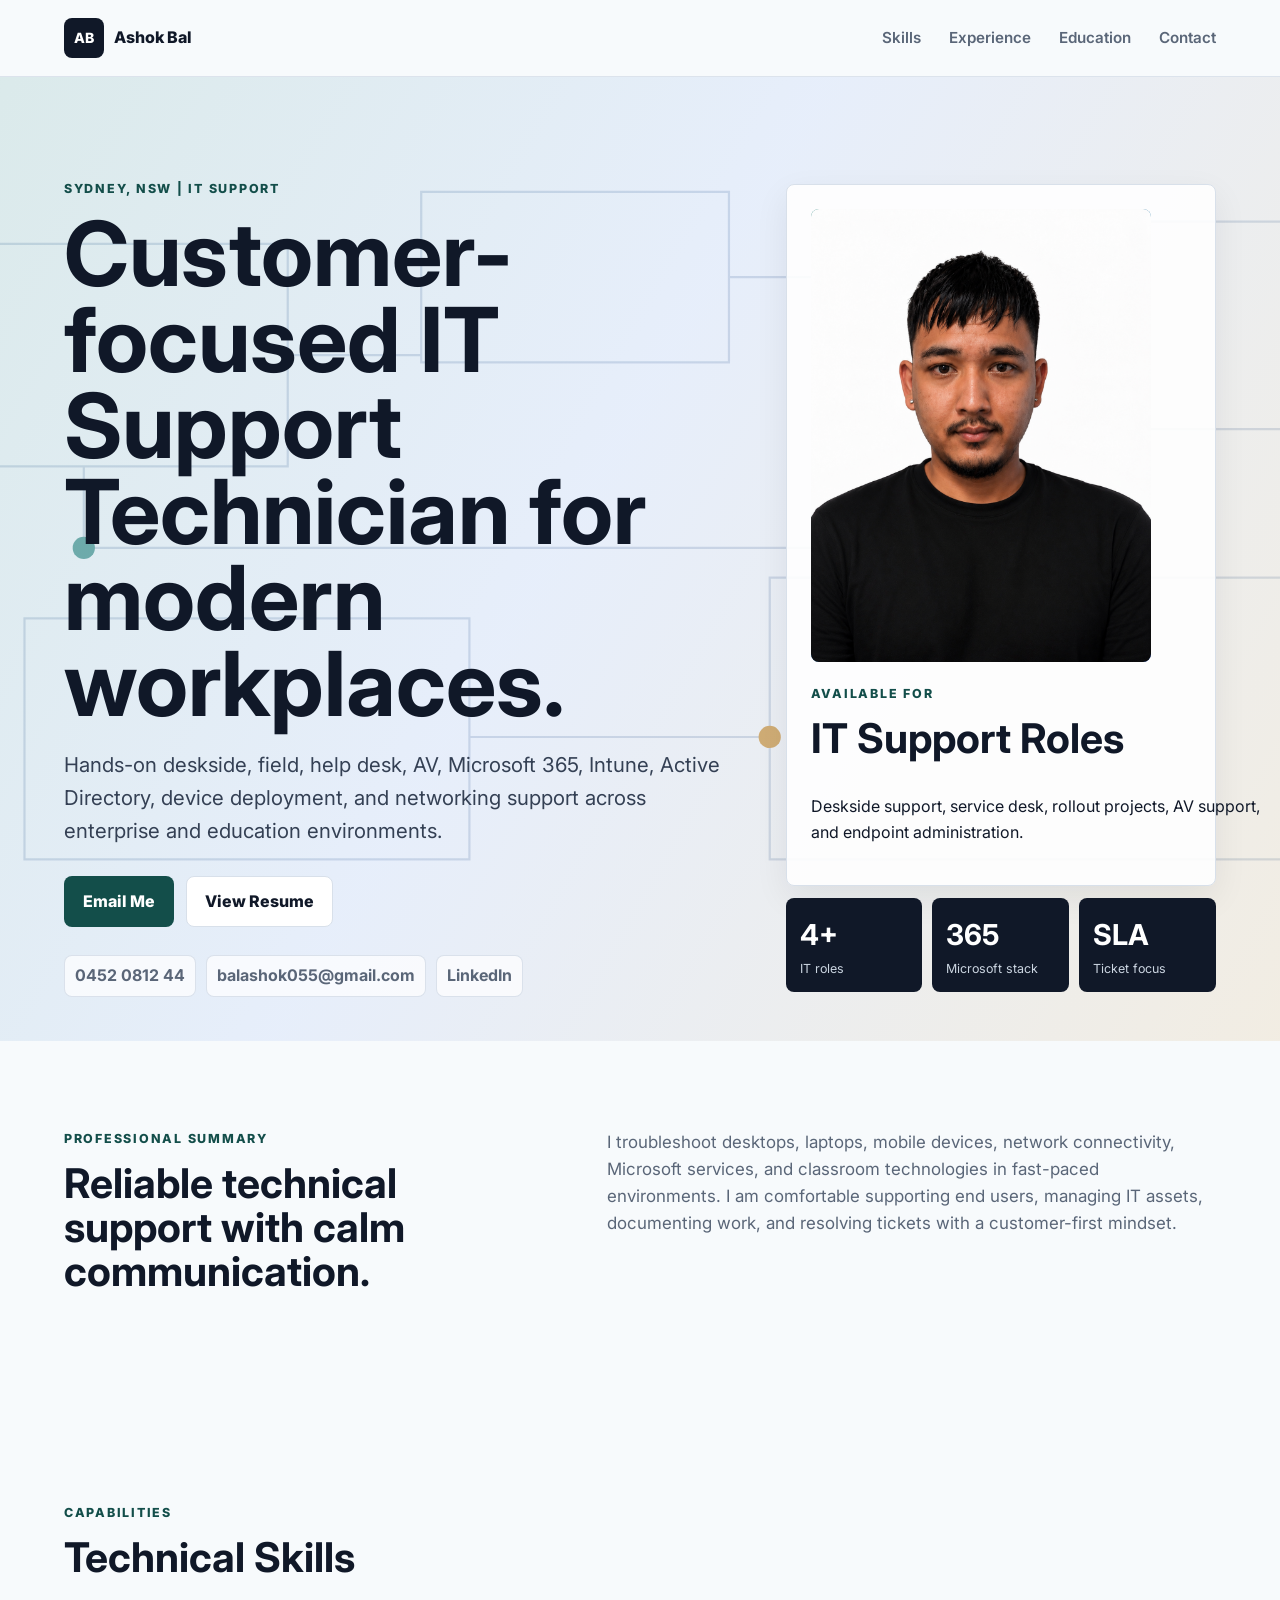
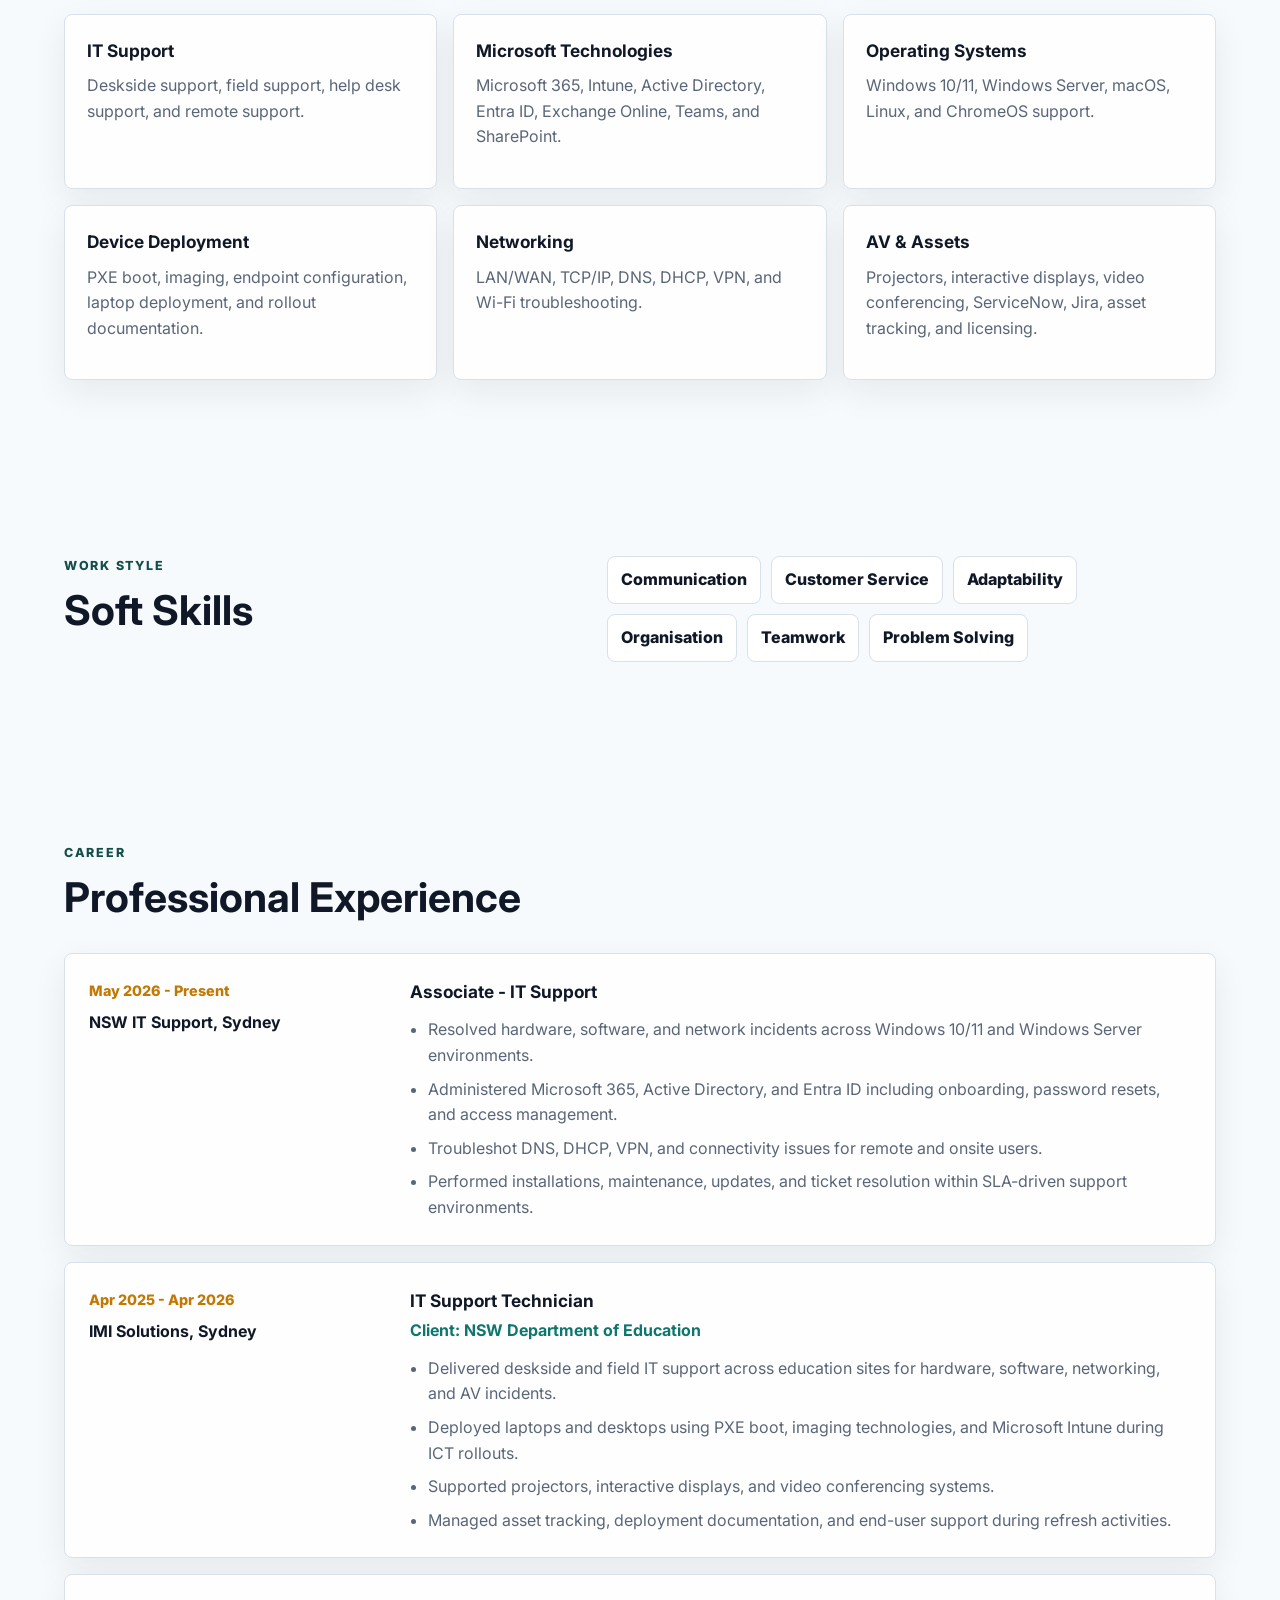
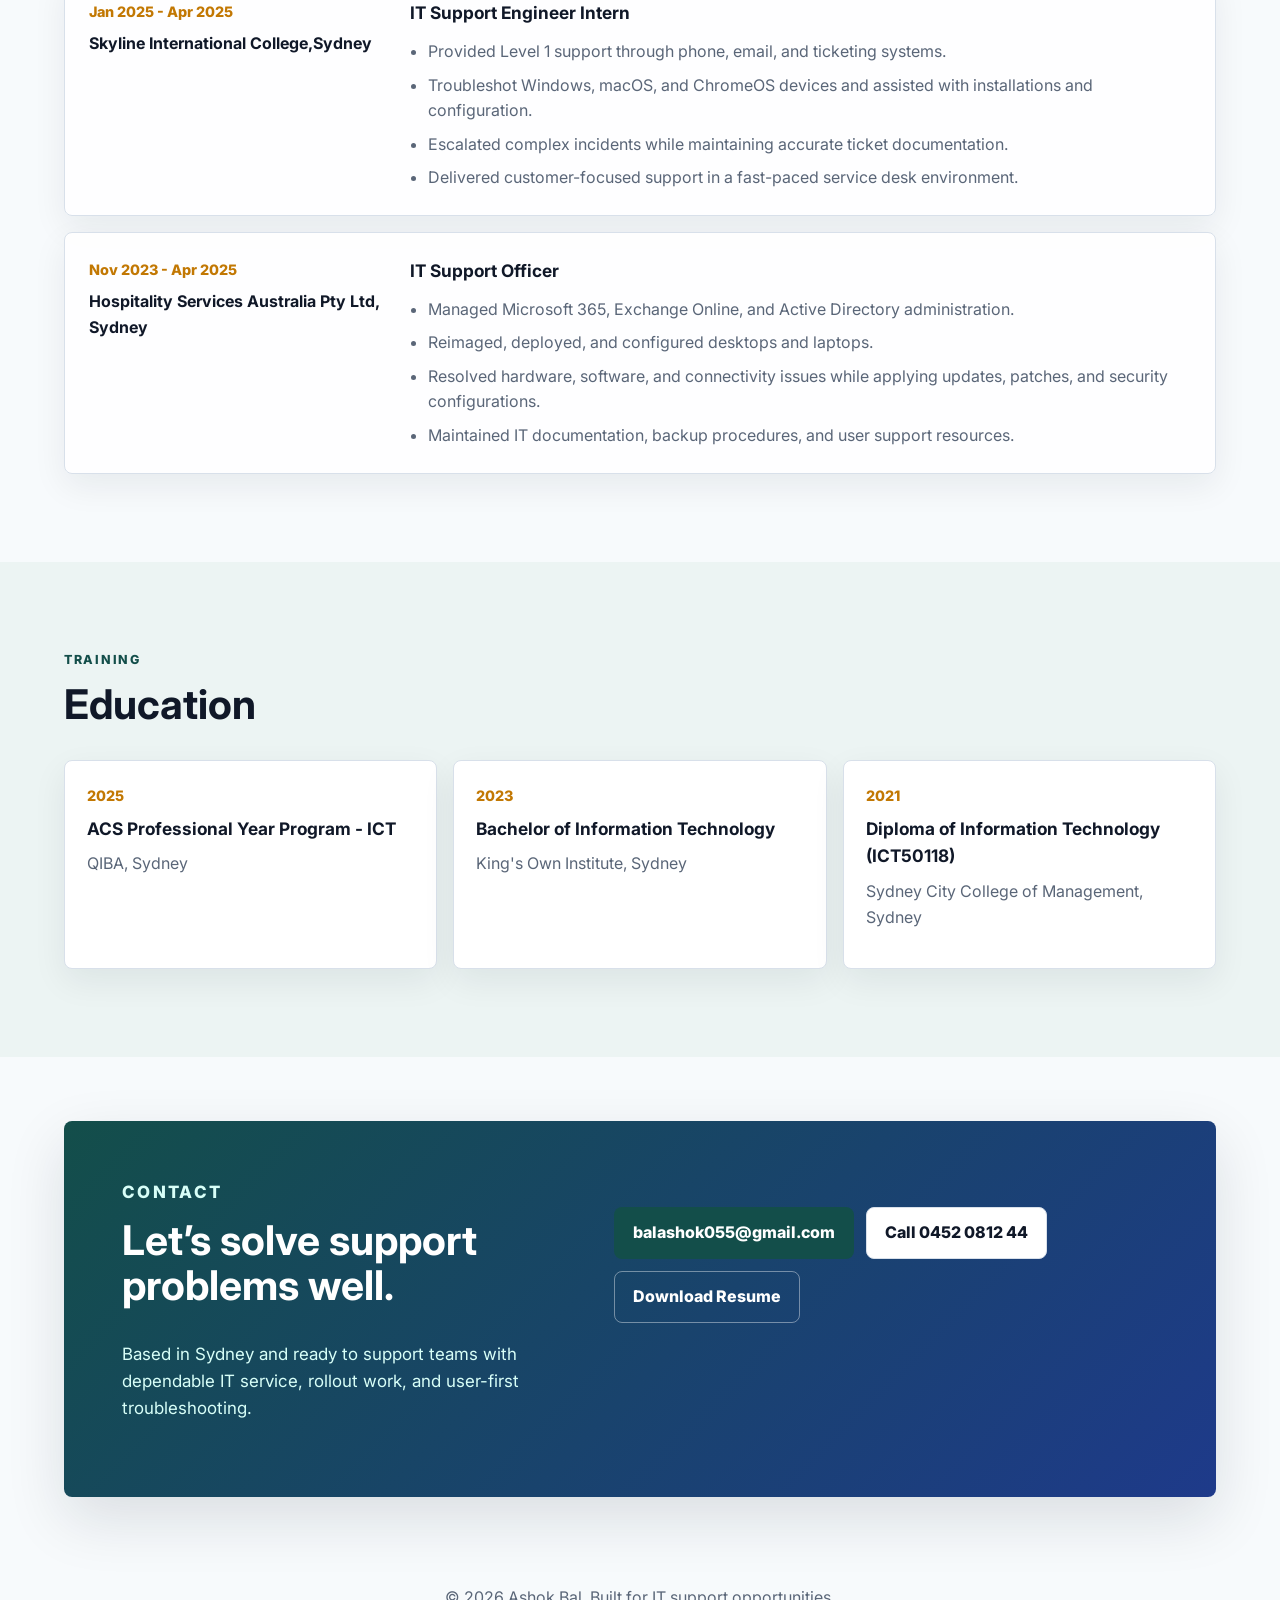
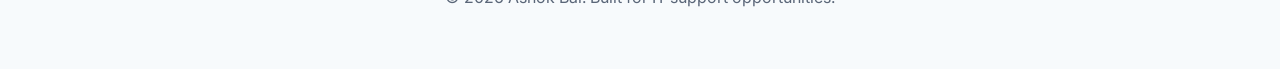
==== index.html @ 83f32773 "Rename Index.html to index.html" ====
<!doctype html>
<html lang="en">
  <head>
    <meta charset="utf-8">
    <meta name="viewport" content="width=device-width, initial-scale=1">
    <meta name="description" content="Ashok Bal - IT Support Technician in Sydney specialising in deskside support, Microsoft 365, Intune, Active Directory, networking, and AV support.">
    <title>Ashok Bal | IT Support Technician</title>
    <link rel="preconnect" href="https://fonts.googleapis.com">
    <link rel="preconnect" href="https://fonts.gstatic.com" crossorigin>
    <link href="https://fonts.googleapis.com/css2?family=Inter:wght@400;500;600;700;800&display=swap" rel="stylesheet">
    <link rel="stylesheet" href="styles.css">
  </head>
  <body>
    <header class="site-header">
      <a class="brand" href="#top" aria-label="Ashok Bal home">
        <span class="brand-mark">AB</span>
        <span>Ashok Bal</span>
      </a>
      <nav class="nav" aria-label="Primary navigation">
        <a href="#skills">Skills</a>
        <a href="#experience">Experience</a>
        <a href="#education">Education</a>
        <a href="#contact">Contact</a>
      </nav>
      <button class="menu-button" type="button" aria-label="Open navigation" aria-expanded="false">
        <span></span>
        <span></span>
        <span></span>
      </button>
    </header>

    <main id="top">
      <section class="hero">
        <div class="hero-copy">
          <p class="eyebrow">Sydney, NSW | IT Support</p>
          <h1>Customer-focused IT Support Technician for modern workplaces.</h1>
          <p class="hero-text">
            Hands-on deskside, field, help desk, AV, Microsoft 365, Intune, Active Directory,
            device deployment, and networking support across enterprise and education environments.
          </p>
          <div class="hero-actions" aria-label="Contact actions">
            <a class="button primary" href="mailto:balashok055@gmail.com">Email Me</a>
            <a class="button secondary" href="Resume.pdf" target="_blank" rel="noreferrer">View Resume</a>
          </div>
          <div class="contact-strip" aria-label="Contact details">
            <a href="tel:+61452081244">0452 0812 44</a>
            <a href="mailto:balashok055@gmail.com">balashok055@gmail.com</a>
            <a href="https://www.linkedin.com/in/ashok-bal" target="_blank" rel="noreferrer">LinkedIn</a>
          </div>
        </div>

        <aside class="hero-panel" aria-label="Profile highlights">
          <div class="profile-card">
            <div class="portrait" aria-hidden="true">
              <img src="Profile_Picture.png" alt="Ashok Bal">
            </div>
            <div>
              <p class="card-label">Available for</p>
              <h2>IT Support Roles</h2>
              <p>Deskside support, service desk, rollout projects, AV support, and endpoint administration.</p>
            </div>
          </div>
          <div class="metrics">
            <div>
              <strong>4+</strong>
              <span>IT roles</span>
            </div>
            <div>
              <strong>365</strong>
              <span>Microsoft stack</span>
            </div>
            <div>
              <strong>SLA</strong>
              <span>Ticket focus</span>
            </div>
          </div>
        </aside>
      </section>

      <section class="section intro-section" aria-labelledby="summary-title">
        <div>
          <p class="section-kicker">Professional Summary</p>
          <h2 id="summary-title">Reliable technical support with calm communication.</h2>
        </div>
        <p>
          I troubleshoot desktops, laptops, mobile devices, network connectivity, Microsoft services,
          and classroom technologies in fast-paced environments. I am comfortable supporting end users,
          managing IT assets, documenting work, and resolving tickets with a customer-first mindset.
        </p>
      </section>

      <section class="section" id="skills" aria-labelledby="skills-title">
        <div class="section-heading">
          <p class="section-kicker">Capabilities</p>
          <h2 id="skills-title">Technical Skills</h2>
        </div>
        <div class="skill-grid">
          <article class="skill-group">
            <h3>IT Support</h3>
            <p>Deskside support, field support, help desk support, and remote support.</p>
          </article>
          <article class="skill-group">
            <h3>Microsoft Technologies</h3>
            <p>Microsoft 365, Intune, Active Directory, Entra ID, Exchange Online, Teams, and SharePoint.</p>
          </article>
          <article class="skill-group">
            <h3>Operating Systems</h3>
            <p>Windows 10/11, Windows Server, macOS, Linux, and ChromeOS support.</p>
          </article>
          <article class="skill-group">
            <h3>Device Deployment</h3>
            <p>PXE boot, imaging, endpoint configuration, laptop deployment, and rollout documentation.</p>
          </article>
          <article class="skill-group">
            <h3>Networking</h3>
            <p>LAN/WAN, TCP/IP, DNS, DHCP, VPN, and Wi-Fi troubleshooting.</p>
          </article>
          <article class="skill-group">
            <h3>AV & Assets</h3>
            <p>Projectors, interactive displays, video conferencing, ServiceNow, Jira, asset tracking, and licensing.</p>
          </article>
        </div>
      </section>

      <section class="section split-section" aria-labelledby="soft-skills-title">
        <div>
          <p class="section-kicker">Work Style</p>
          <h2 id="soft-skills-title">Soft Skills</h2>
        </div>
        <div class="soft-list">
          <span>Communication</span>
          <span>Customer Service</span>
          <span>Adaptability</span>
          <span>Organisation</span>
          <span>Teamwork</span>
          <span>Problem Solving</span>
        </div>
      </section>

      <section class="section" id="experience" aria-labelledby="experience-title">
        <div class="section-heading">
          <p class="section-kicker">Career</p>
          <h2 id="experience-title">Professional Experience</h2>
        </div>
        <div class="timeline">
          <article class="role">
            <div class="role-meta">
              <span>May 2026 - Present</span>
              <strong>NSW IT Support, Sydney</strong>
            </div>
            <div class="role-body">
              <h3>Associate - IT Support</h3>
              <ul>
                <li>Resolved hardware, software, and network incidents across Windows 10/11 and Windows Server environments.</li>
                <li>Administered Microsoft 365, Active Directory, and Entra ID including onboarding, password resets, and access management.</li>
                <li>Troubleshot DNS, DHCP, VPN, and connectivity issues for remote and onsite users.</li>
                <li>Performed installations, maintenance, updates, and ticket resolution within SLA-driven support environments.</li>
              </ul>
            </div>
          </article>

          <article class="role">
            <div class="role-meta">
              <span>Apr 2025 - Apr 2026</span>
              <strong>IMI Solutions, Sydney</strong>
            </div>
            <div class="role-body">
              <h3>IT Support Technician</h3>
              <p class="client">Client: NSW Department of Education</p>
              <ul>
                <li>Delivered deskside and field IT support across education sites for hardware, software, networking, and AV incidents.</li>
                <li>Deployed laptops and desktops using PXE boot, imaging technologies, and Microsoft Intune during ICT rollouts.</li>
                <li>Supported projectors, interactive displays, and video conferencing systems.</li>
                <li>Managed asset tracking, deployment documentation, and end-user support during refresh activities.</li>
              </ul>
            </div>
          </article>

          <article class="role">
            <div class="role-meta">
              <span>Jan 2025 - Apr 2025</span>
              <strong>Skyline International College,Sydney</strong>
            </div>
            <div class="role-body">
              <h3>IT Support Engineer Intern</h3>
              <ul>
                <li>Provided Level 1 support through phone, email, and ticketing systems.</li>
                <li>Troubleshot Windows, macOS, and ChromeOS devices and assisted with installations and configuration.</li>
                <li>Escalated complex incidents while maintaining accurate ticket documentation.</li>
                <li>Delivered customer-focused support in a fast-paced service desk environment.</li>
              </ul>
            </div>
          </article>

          <article class="role">
            <div class="role-meta">
              <span>Nov 2023 - Apr 2025</span>
              <strong>Hospitality Services Australia Pty Ltd, Sydney</strong>
            </div>
            <div class="role-body">
              <h3>IT Support Officer</h3>
              <ul>
                <li>Managed Microsoft 365, Exchange Online, and Active Directory administration.</li>
                <li>Reimaged, deployed, and configured desktops and laptops.</li>
                <li>Resolved hardware, software, and connectivity issues while applying updates, patches, and security configurations.</li>
                <li>Maintained IT documentation, backup procedures, and user support resources.</li>
              </ul>
            </div>
          </article>
        </div>
      </section>

      <section class="section education-section" id="education" aria-labelledby="education-title">
        <div class="section-heading">
          <p class="section-kicker">Training</p>
          <h2 id="education-title">Education</h2>
        </div>
        <div class="education-grid">
          <article>
            <span>2025</span>
            <h3>ACS Professional Year Program - ICT</h3>
            <p>QIBA, Sydney</p>
          </article>
          <article>
            <span>2023</span>
            <h3>Bachelor of Information Technology</h3>
            <p>King's Own Institute, Sydney</p>
          </article>
          <article>
            <span>2021</span>
            <h3>Diploma of Information Technology (ICT50118)</h3>
            <p>Sydney City College of Management, Sydney</p>
          </article>
        </div>
      </section>

      <section class="contact-section" id="contact" aria-labelledby="contact-title">
        <div>
          <p class="section-kicker">Contact</p>
          <h2 id="contact-title">Let’s solve support problems well.</h2>
          <p>Based in Sydney and ready to support teams with dependable IT service, rollout work, and user-first troubleshooting.</p>
        </div>
        <div class="contact-actions">
          <a class="button primary" href="mailto:balashok055@gmail.com">balashok055@gmail.com</a>
          <a class="button secondary" href="tel:+61452081244">Call 0452 0812 44</a>
          <a class="button ghost" href="Resume.pdf" download>Download Resume</a>
        </div>
      </section>
    </main>

    <footer>
      <p>&copy; <span id="year"></span> Ashok Bal. Built for IT support opportunities.</p>
    </footer>

    <script src="script.js"></script>
  </body>
</html>
---- styles.css ----
:root {
  --ink: #101828;
  --muted: #5a6678;
  --line: #d8e0ea;
  --paper: #f7fafc;
  --white: #ffffff;
  --teal: #0f766e;
  --teal-dark: #134e4a;
  --blue: #2563eb;
  --amber: #c27803;
  --shadow: 0 22px 60px rgba(16, 24, 40, 0.12);
}

* {
  box-sizing: border-box;
}

html {
  scroll-behavior: smooth;
}

body {
  margin: 0;
  background: var(--paper);
  color: var(--ink);
  font-family: Inter, Arial, sans-serif;
  line-height: 1.6;
}

a {
  color: inherit;
  text-decoration: none;
}

.site-header {
  position: sticky;
  top: 0;
  z-index: 20;
  display: flex;
  align-items: center;
  justify-content: space-between;
  gap: 24px;
  padding: 18px clamp(18px, 5vw, 72px);
  background: rgba(247, 250, 252, 0.92);
  border-bottom: 1px solid rgba(216, 224, 234, 0.85);
  backdrop-filter: blur(16px);
}

.brand {
  display: inline-flex;
  align-items: center;
  gap: 10px;
  font-weight: 800;
}

.brand-mark {
  display: grid;
  width: 40px;
  height: 40px;
  place-items: center;
  border-radius: 8px;
  background: var(--ink);
  color: var(--white);
  font-size: 0.88rem;
}

.nav {
  display: flex;
  align-items: center;
  gap: clamp(14px, 3vw, 28px);
  color: var(--muted);
  font-size: 0.95rem;
  font-weight: 600;
}

.nav a:hover {
  color: var(--teal-dark);
}

.menu-button {
  display: none;
  width: 42px;
  height: 42px;
  border: 1px solid var(--line);
  border-radius: 8px;
  background: var(--white);
}

.menu-button span {
  display: block;
  width: 18px;
  height: 2px;
  margin: 4px auto;
  background: var(--ink);
}

.hero {
  display: grid;
  grid-template-columns: minmax(0, 1.1fr) minmax(320px, 0.72fr);
  gap: clamp(28px, 5vw, 64px);
  min-height: calc(100vh - 78px);
  padding: clamp(56px, 8vw, 104px) clamp(18px, 5vw, 72px) 44px;
  background:
    linear-gradient(120deg, rgba(15, 118, 110, 0.12), rgba(37, 99, 235, 0.08) 45%, rgba(194, 120, 3, 0.1)),
    url("data:image/svg+xml,%3Csvg xmlns='http://www.w3.org/2000/svg' width='900' height='520' viewBox='0 0 900 520'%3E%3Cg fill='none' stroke='%23b8c7d9' stroke-width='1.2' opacity='.55'%3E%3Cpath d='M40 90h220v120H40zM640 78h190v112H640zM332 62h166v92H332zM118 292h240v130H118zM520 270h286v152H520z'/%3E%3Cpath d='M150 210v44h520v-64M260 150h72M498 108h142M358 356h162'/%3E%3Ccircle cx='150' cy='254' r='6' fill='%230f766e' stroke='none'/%3E%3Ccircle cx='670' cy='190' r='6' fill='%232563eb' stroke='none'/%3E%3Ccircle cx='520' cy='356' r='6' fill='%23c27803' stroke='none'/%3E%3C/g%3E%3C/svg%3E");
  background-position: center;
  background-size: cover;
}

.hero-copy {
  max-width: 850px;
}

.eyebrow,
.section-kicker,
.card-label {
  margin: 0 0 12px;
  color: var(--teal-dark);
  font-size: 0.78rem;
  font-weight: 800;
  letter-spacing: 0.14em;
  text-transform: uppercase;
}

h1,
h2,
h3,
p {
  margin-top: 0;
}

h1 {
  max-width: 900px;
  margin-bottom: 22px;
  font-size: clamp(2.65rem, 7vw, 5.9rem);
  line-height: 0.96;
}

h2 {
  font-size: clamp(1.75rem, 3.2vw, 3rem);
  line-height: 1.08;
}

h3 {
  font-size: 1.08rem;
}

.hero-text {
  max-width: 720px;
  color: #344054;
  font-size: clamp(1.05rem, 2vw, 1.28rem);
}

.hero-actions,
.contact-actions {
  display: flex;
  flex-wrap: wrap;
  gap: 12px;
  margin-top: 28px;
}

.button {
  display: inline-flex;
  min-height: 46px;
  align-items: center;
  justify-content: center;
  border-radius: 8px;
  padding: 12px 18px;
  border: 1px solid transparent;
  font-weight: 800;
}

.button.primary {
  background: var(--teal-dark);
  color: var(--white);
}

.button.secondary {
  background: var(--white);
  border-color: var(--line);
  color: var(--ink);
}

.button.ghost {
  background: transparent;
  border-color: rgba(255, 255, 255, 0.4);
  color: var(--white);
}

.button:hover {
  transform: translateY(-1px);
}

.contact-strip {
  display: flex;
  flex-wrap: wrap;
  gap: 10px;
  margin-top: 28px;
  color: var(--muted);
  font-weight: 700;
}

.contact-strip a {
  padding: 7px 10px;
  border: 1px solid rgba(216, 224, 234, 0.95);
  border-radius: 8px;
  background: rgba(255, 255, 255, 0.72);
}

.hero-panel {
  align-self: center;
}

.profile-card,
.skill-group,
.role,
.education-grid article {
  border: 1px solid var(--line);
  border-radius: 8px;
  background: rgba(255, 255, 255, 0.9);
  box-shadow: 0 12px 34px rgba(16, 24, 40, 0.07);
}

.profile-card {
  display: grid;
  gap: 22px;
  padding: 24px;
}

.portrait {
  display: grid;
  width: min(100%, 340px);
  aspect-ratio: 1.05;
  place-items: center;
  border-radius: 8px;
  background:
    linear-gradient(135deg, rgba(15, 118, 110, 0.92), rgba(37, 99, 235, 0.82)),
    repeating-linear-gradient(45deg, transparent 0 18px, rgba(255, 255, 255, 0.18) 18px 20px);
  color: var(--white);
  font-size: clamp(4rem, 12vw, 8rem);
  font-weight: 800;
}
 .portrait img {
  width: 100%;
  height: 100%;
  object-fit: cover;
  border-radius: 8px;
}
.metrics {
  display: grid;
  grid-template-columns: repeat(3, 1fr);
  gap: 10px;
  margin-top: 12px;
}

.metrics div {
  min-width: 0;
  padding: 14px;
  border-radius: 8px;
  background: var(--ink);
  color: var(--white);
}

.metrics strong,
.metrics span {
  display: block;
}

.metrics strong {
  font-size: clamp(1.25rem, 3vw, 1.8rem);
}

.metrics span {
  color: #cbd5e1;
  font-size: 0.78rem;
}

.section {
  padding: clamp(54px, 8vw, 88px) clamp(18px, 5vw, 72px);
}

.intro-section,
.split-section,
.contact-section {
  display: grid;
  grid-template-columns: minmax(260px, 0.8fr) minmax(0, 1fr);
  gap: clamp(24px, 5vw, 56px);
  align-items: start;
}

.intro-section p:last-child,
.contact-section p {
  max-width: 820px;
  color: var(--muted);
  font-size: 1.06rem;
}

.section-heading {
  max-width: 760px;
  margin-bottom: 28px;
}

.skill-grid {
  display: grid;
  grid-template-columns: repeat(3, minmax(0, 1fr));
  gap: 16px;
}

.skill-group {
  padding: 22px;
}

.skill-group h3,
.education-grid h3 {
  margin-bottom: 9px;
}

.skill-group p,
.role li,
.education-grid p {
  color: var(--muted);
}

.soft-list {
  display: flex;
  flex-wrap: wrap;
  gap: 10px;
}

.soft-list span {
  border-radius: 8px;
  padding: 10px 13px;
  background: var(--white);
  border: 1px solid var(--line);
  font-weight: 800;
}

.timeline {
  display: grid;
  gap: 16px;
}

.role {
  display: grid;
  grid-template-columns: minmax(190px, 0.38fr) minmax(0, 1fr);
  gap: 24px;
  padding: 24px;
}

.role-meta span,
.education-grid span {
  display: inline-flex;
  margin-bottom: 8px;
  color: var(--amber);
  font-size: 0.9rem;
  font-weight: 800;
}

.role-meta strong {
  display: block;
}

.role-body h3 {
  margin-bottom: 4px;
}

.client {
  margin-bottom: 10px;
  color: var(--teal);
  font-weight: 700;
}

ul {
  margin: 12px 0 0;
  padding-left: 1.15rem;
}

li + li {
  margin-top: 8px;
}

.education-section {
  background: #ecf4f3;
}

.education-grid {
  display: grid;
  grid-template-columns: repeat(3, minmax(0, 1fr));
  gap: 16px;
}

.education-grid article {
  padding: 22px;
  background: var(--white);
}

.contact-section {
  margin: clamp(18px, 5vw, 72px);
  padding: clamp(34px, 6vw, 58px);
  border-radius: 8px;
  background: linear-gradient(135deg, var(--teal-dark), #1e3a8a);
  color: var(--white);
  box-shadow: var(--shadow);
}

.contact-section .section-kicker,
.contact-section p {
  color: #d8fff8;
}

footer {
  padding: 24px clamp(18px, 5vw, 72px) 42px;
  color: var(--muted);
  text-align: center;
}

@media (max-width: 900px) {
  .hero,
  .intro-section,
  .split-section,
  .contact-section,
  .role {
    grid-template-columns: 1fr;
  }

  .hero {
    min-height: auto;
  }

  .skill-grid,
  .education-grid {
    grid-template-columns: repeat(2, minmax(0, 1fr));
  }
}

@media (max-width: 720px) {
  .nav {
    position: absolute;
    top: 76px;
    right: 18px;
    left: 18px;
    display: none;
    flex-direction: column;
    align-items: stretch;
    padding: 14px;
    border: 1px solid var(--line);
    border-radius: 8px;
    background: var(--white);
    box-shadow: var(--shadow);
  }

  .nav.open {
    display: flex;
  }

  .nav a {
    padding: 10px;
  }

  .menu-button {
    display: inline-block;
  }

  .skill-grid,
  .education-grid,
  .metrics {
    grid-template-columns: 1fr;
  }

  h1 {
    font-size: clamp(2.3rem, 13vw, 3.8rem);
  }

  .button {
    width: 100%;
  }

  .contact-section {
    margin-right: 18px;
    margin-left: 18px;
  }
}
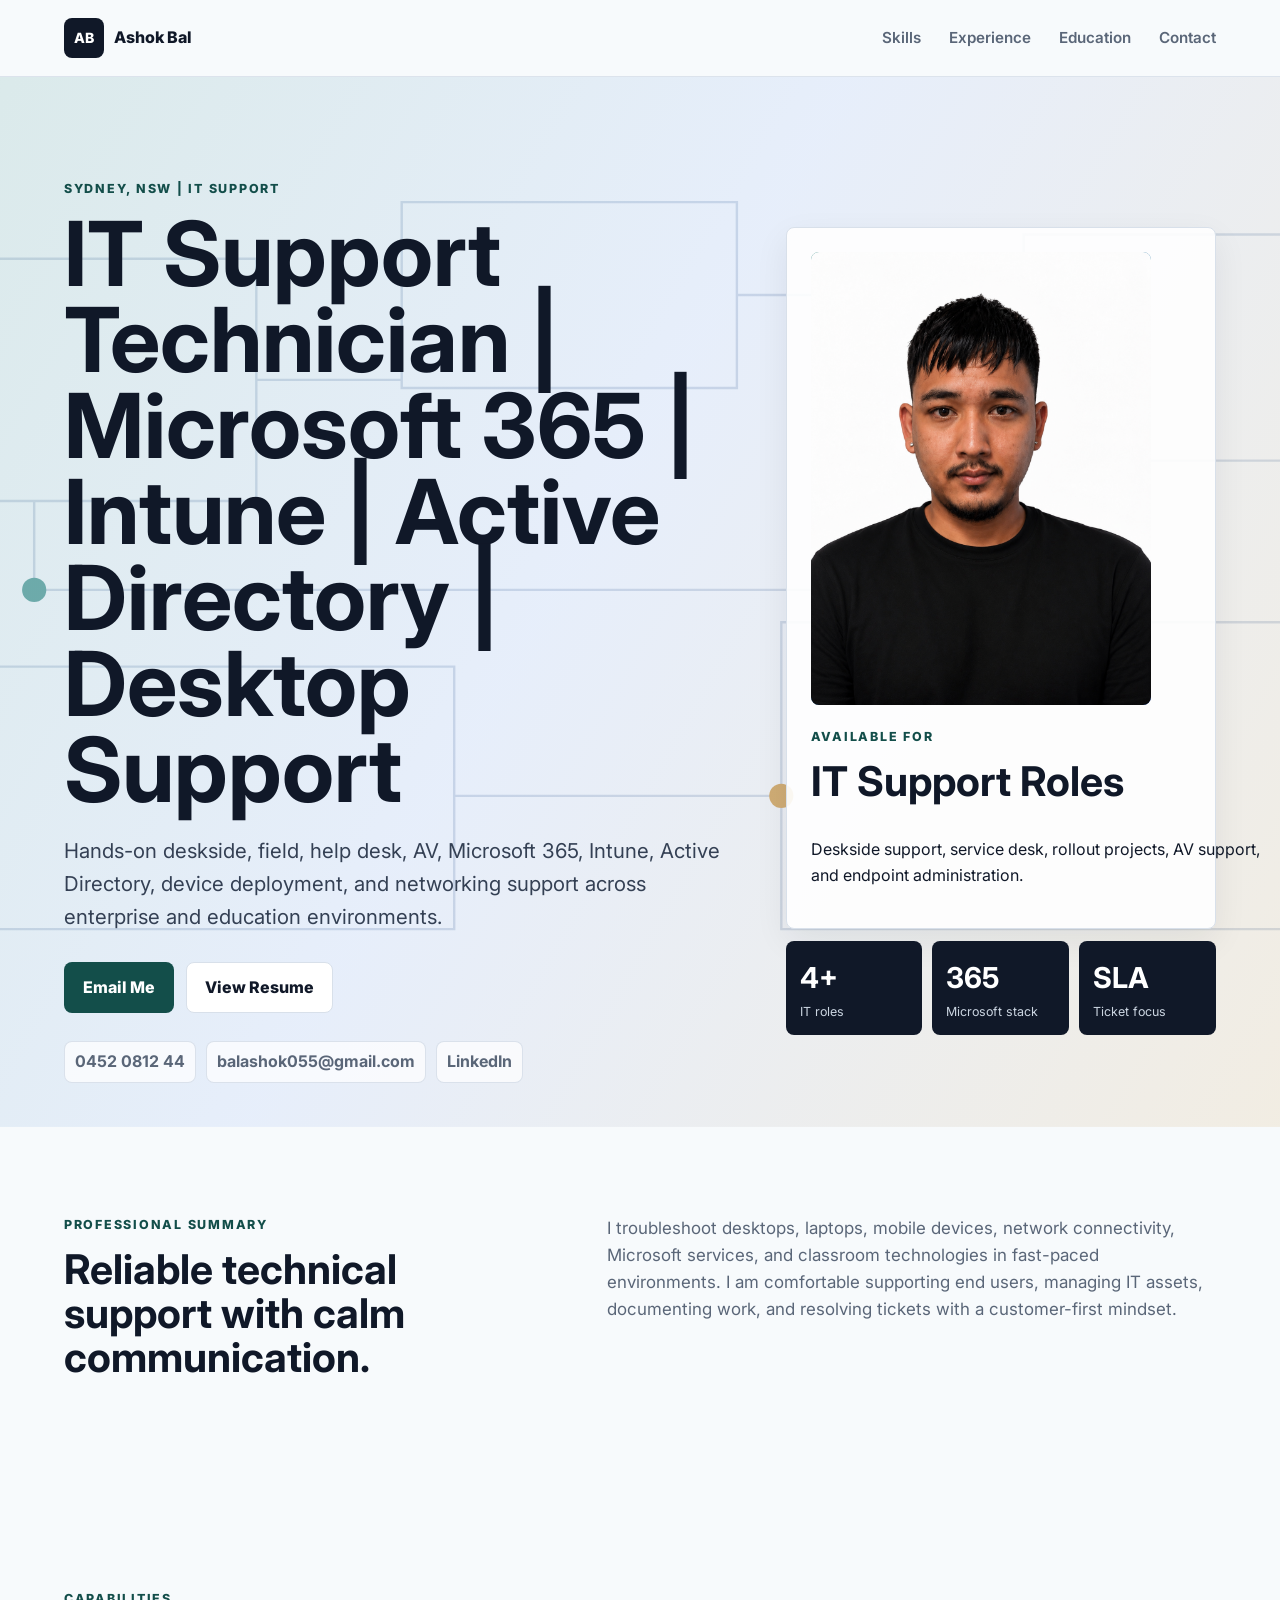
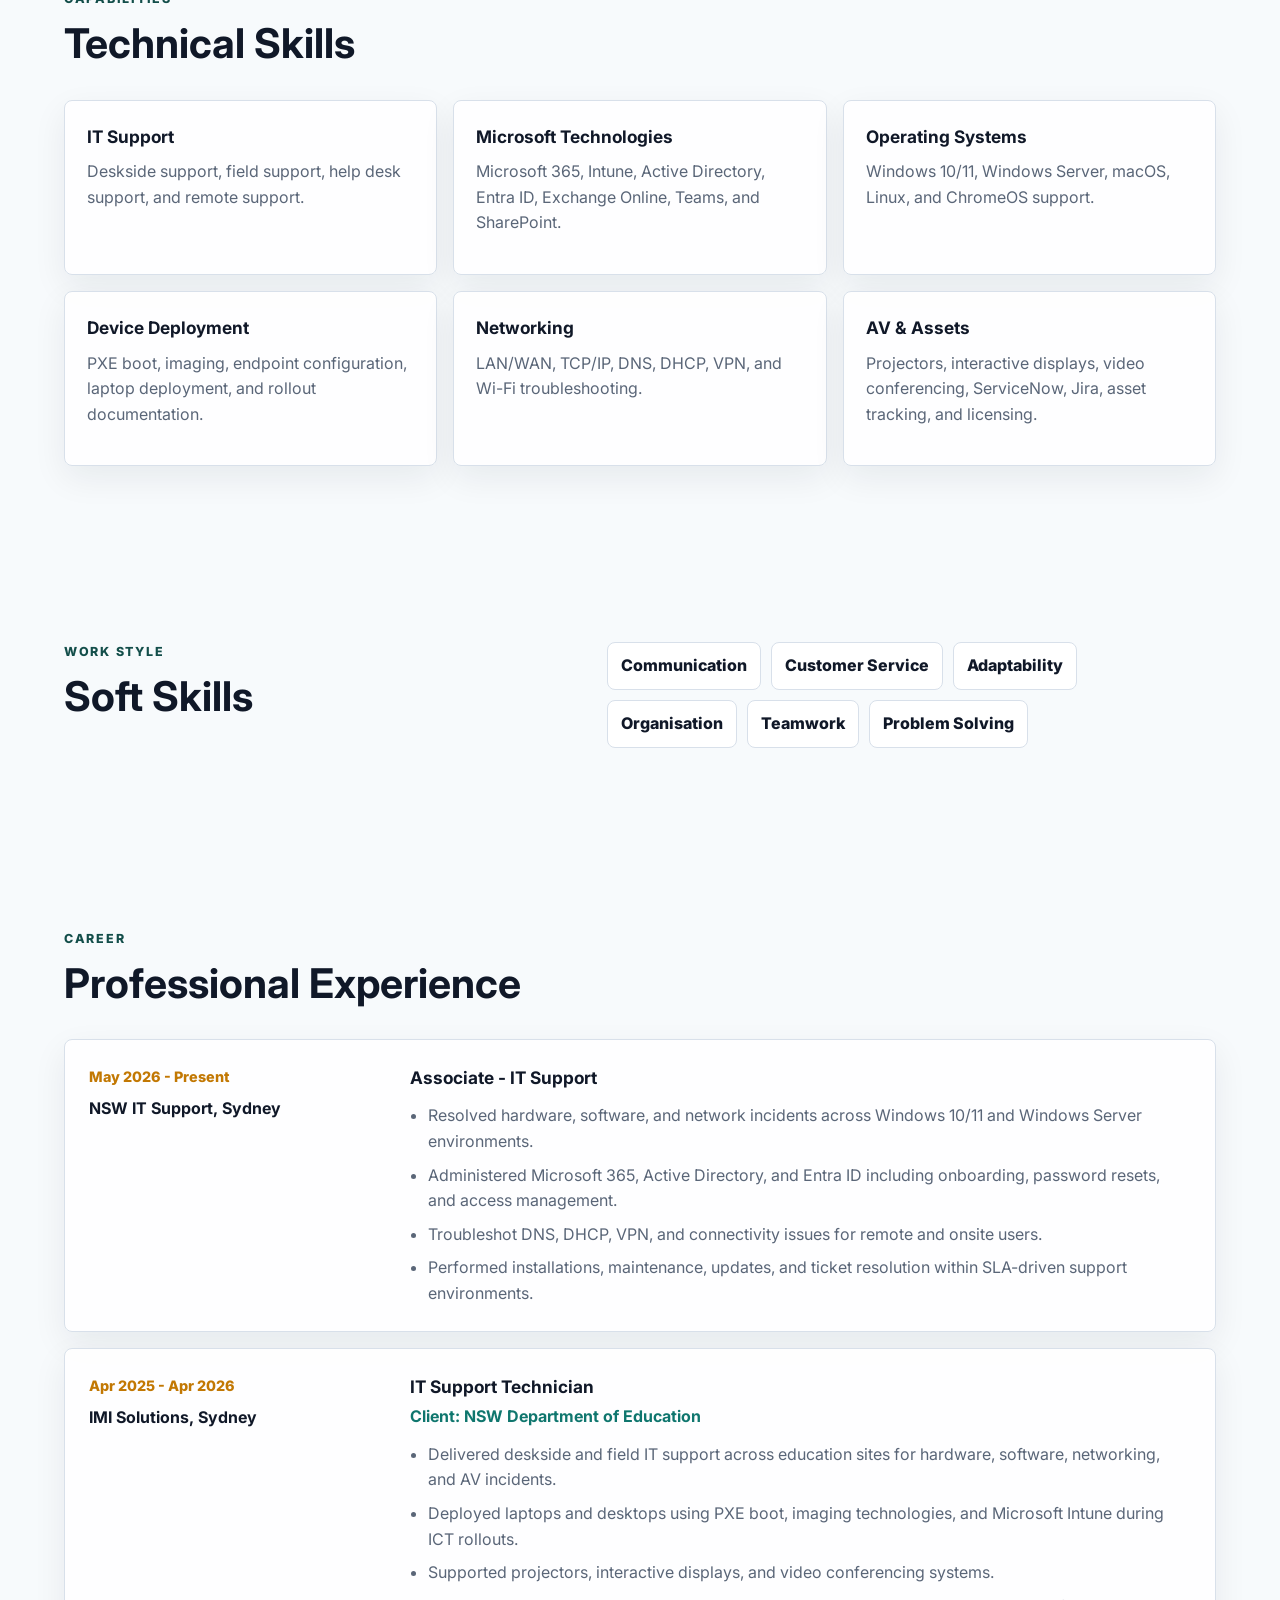
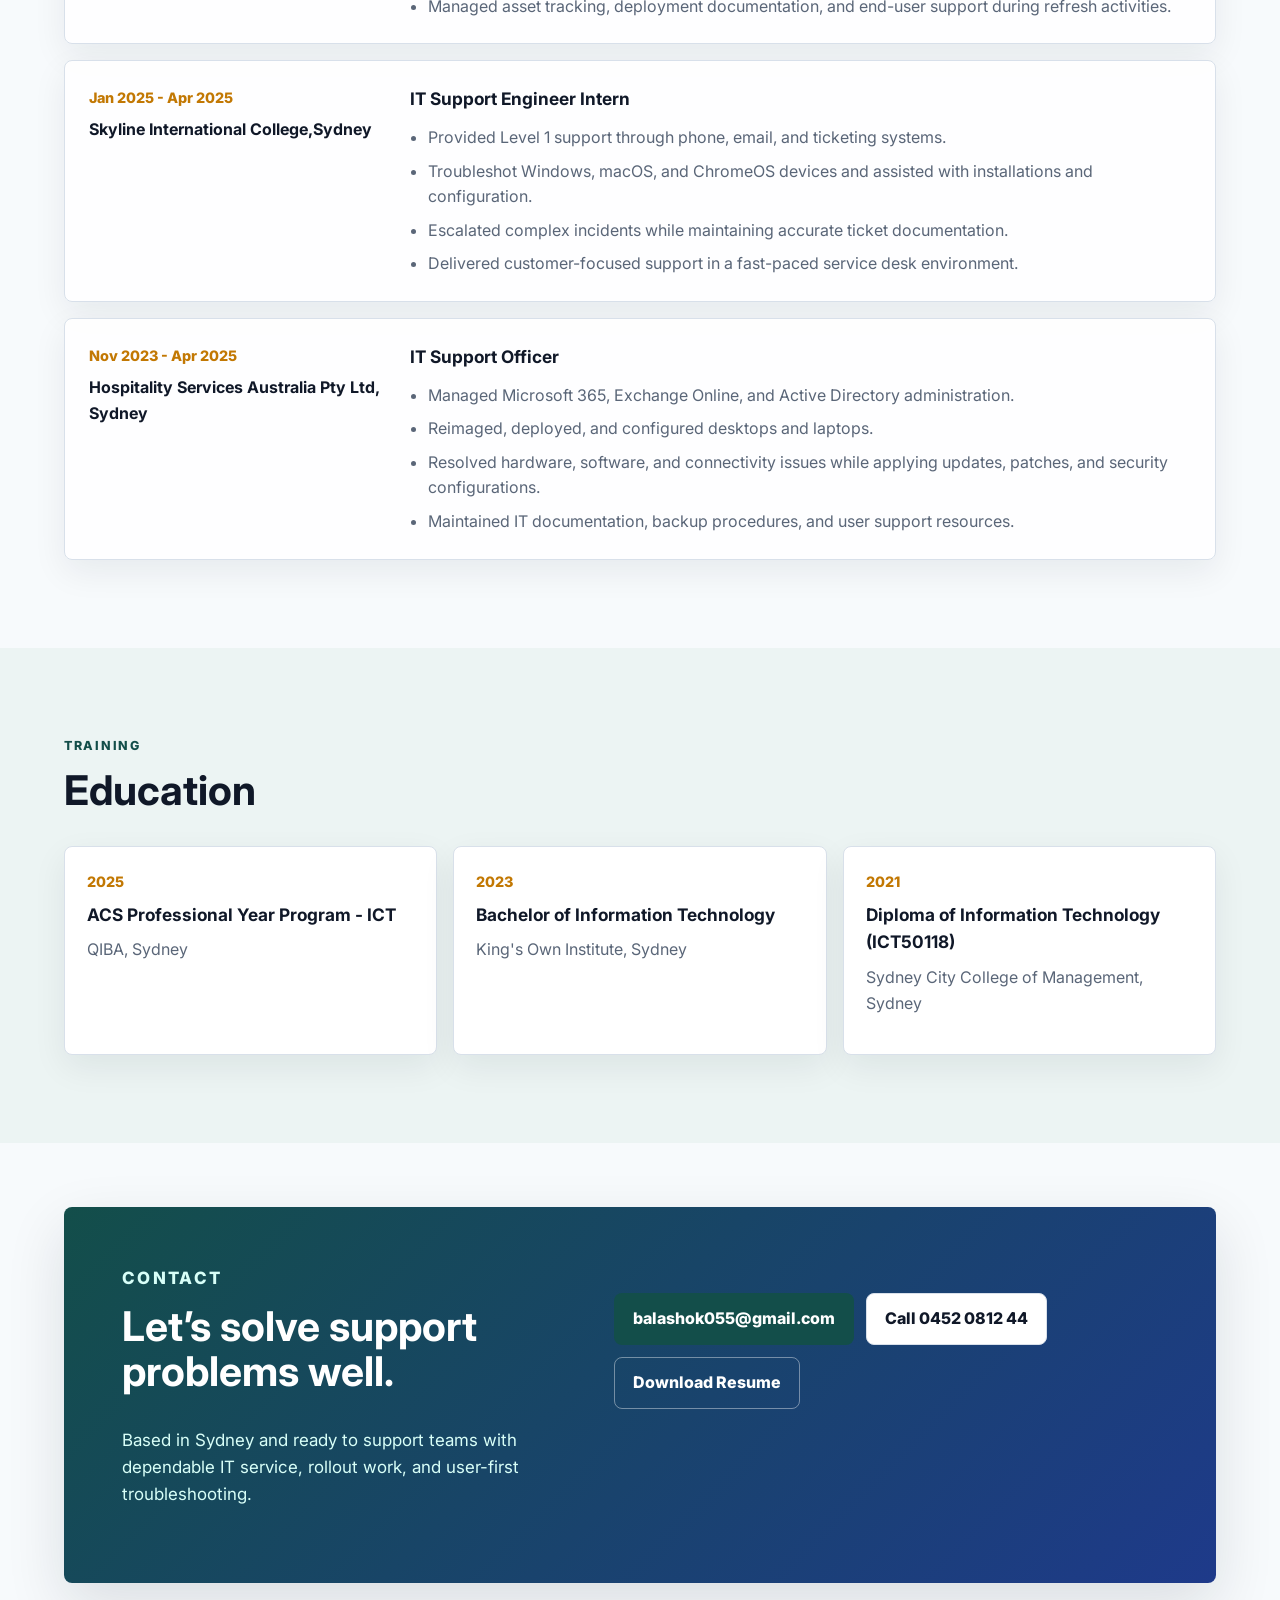
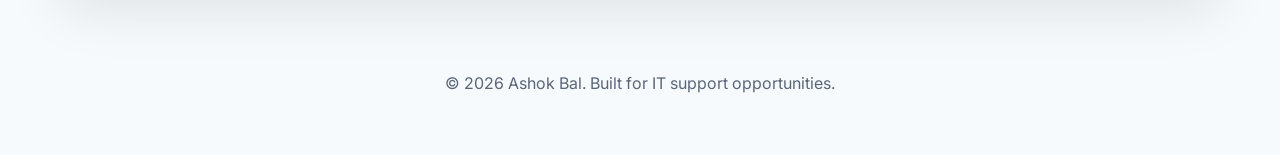
==== commit bdbdb12e: "Update index.html" ====
--- a/index.html
+++ b/index.html
@@ -33,7 +33,7 @@
       <section class="hero">
         <div class="hero-copy">
           <p class="eyebrow">Sydney, NSW | IT Support</p>
-          <h1>Customer-focused IT Support Technician for modern workplaces.</h1>
+          <h1>IT Support Technician | Microsoft 365 | Intune | Active Directory | Desktop Support</h1>
           <p class="hero-text">
             Hands-on deskside, field, help desk, AV, Microsoft 365, Intune, Active Directory,
             device deployment, and networking support across enterprise and education environments.
